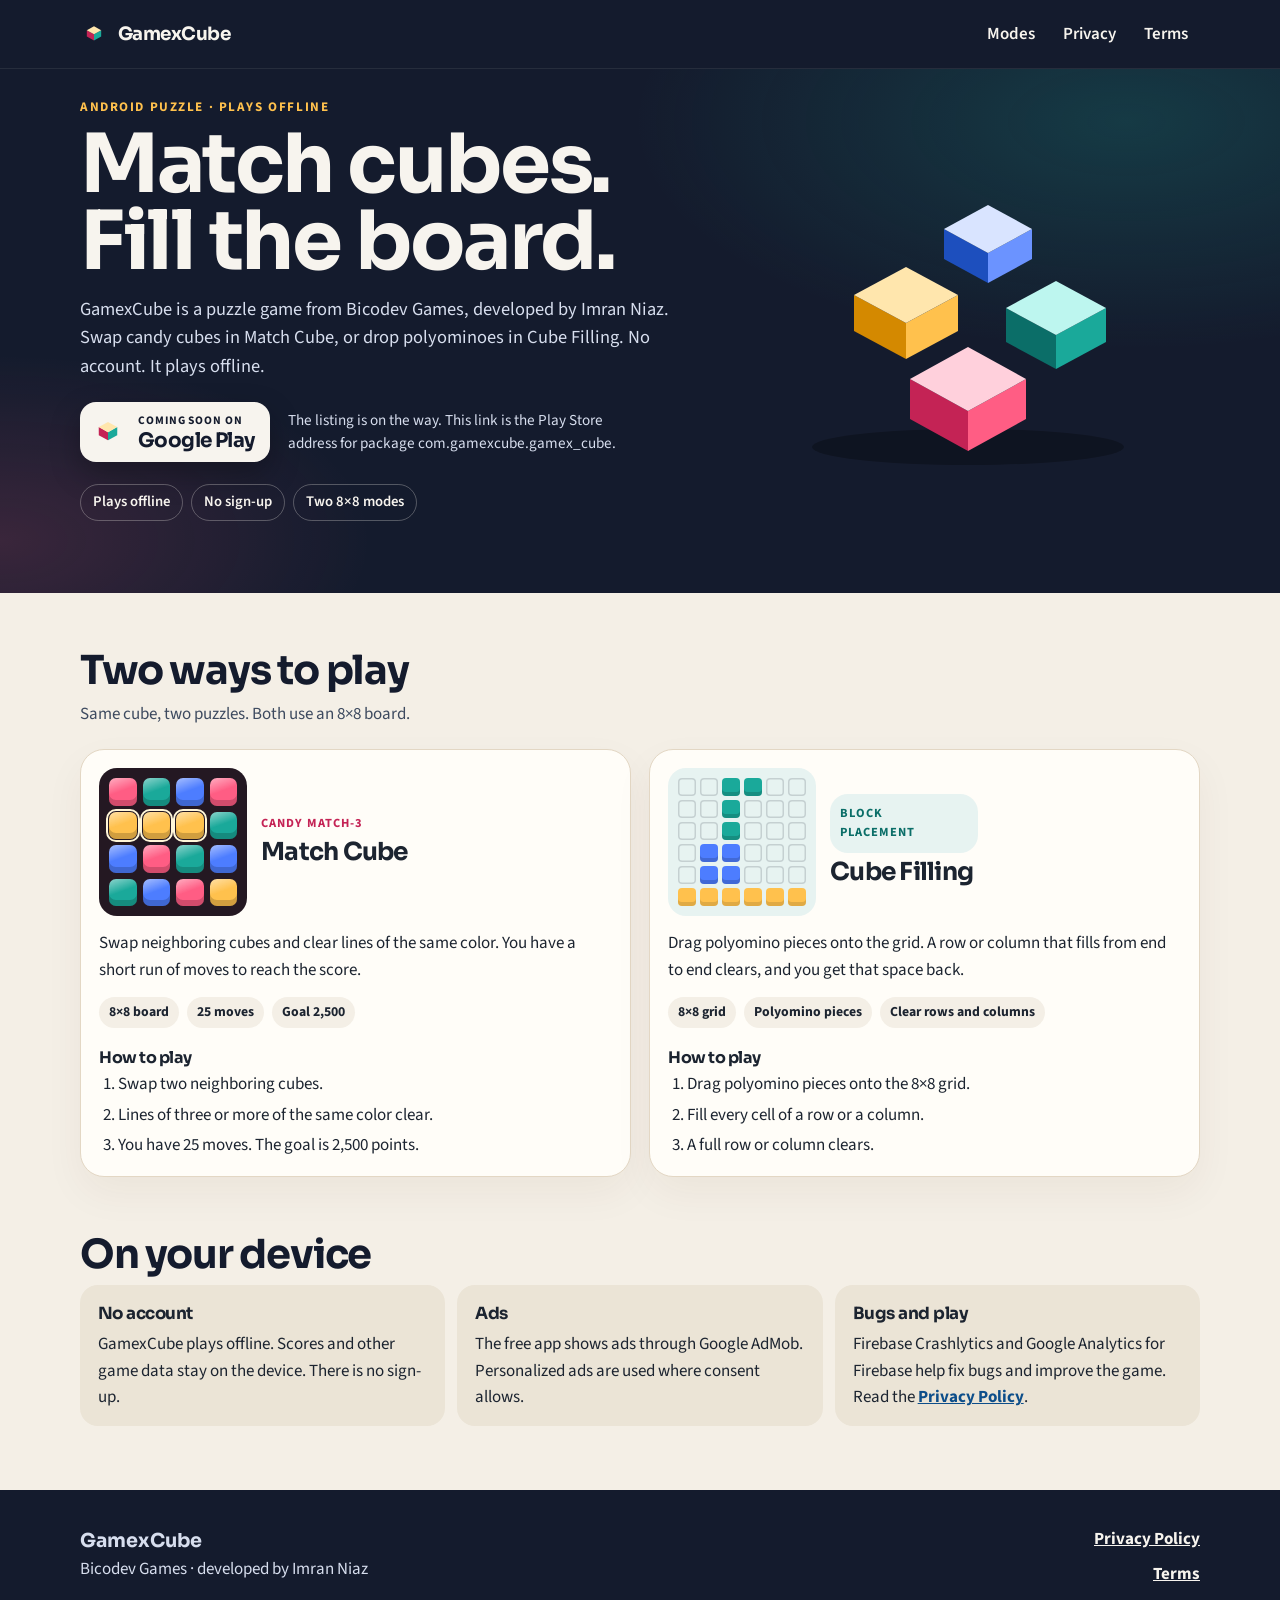
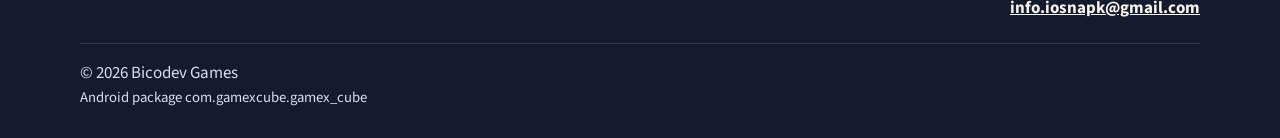
==== index.html @ 7eb8fb79 "Add the GamexCube site for GitHub Pages Publish a static landing page, privacy policy, terms, app-ad" ====
<!DOCTYPE html>
<html lang="en">
<head>
  <meta charset="utf-8">
  <meta name="viewport" content="width=device-width, initial-scale=1">
  <title>GamexCube by Bicodev Games</title>
  <meta name="description" content="GamexCube is an offline Android puzzle game by Bicodev Games. Play Match Cube, a candy match-3, or Cube Filling, a polyomino board. Coming soon on Google Play.">
  <meta name="theme-color" content="#141b2d">
  <meta name="color-scheme" content="light">
  <link rel="canonical" href="https://games.bicodev.com/">
  <link rel="icon" href="favicon.svg" type="image/svg+xml">
  <link rel="stylesheet" href="styles.css">
  <meta property="og:title" content="GamexCube by Bicodev Games">
  <meta property="og:description" content="Match cubes. Fill the board. An offline Android puzzle with two modes, coming soon on Google Play.">
  <meta property="og:type" content="website">
  <meta property="og:url" content="https://games.bicodev.com/">
</head>
<body>
  <a class="skip" href="#content">Skip to content</a>
  <header class="site-header">
    <div class="wrap header-bar">
      <a class="brand" href="index.html">
        <svg class="mark" viewBox="0 0 32 32" aria-hidden="true">
          <polygon points="7.8,11.6 16,16.2 16,23.4 7.8,18.8" fill="#c42355"/>
          <polygon points="24.2,11.6 16,16.2 16,23.4 24.2,18.8" fill="#1aa99a"/>
          <polygon points="7.8,11.6 16,7 24.2,11.6 16,16.2" fill="#ffe6ad"/>
        </svg>
        GamexCube
      </a>
      <nav class="nav" aria-label="Primary">
        <a href="index.html#modes">Modes</a>
        <a href="privacy-policy/">Privacy</a>
        <a href="terms.html">Terms</a>
      </nav>
    </div>
  </header>
  <main id="content">
    <section class="hero">
      <div class="wrap hero-grid">
        <div>
          <p class="eyebrow">Android puzzle · plays offline</p>
          <h1>Match cubes. Fill the board.</h1>
          <p class="lead">GamexCube is a puzzle game from Bicodev Games, developed by Imran Niaz. Swap candy cubes in Match Cube, or drop polyominoes in Cube Filling. No account. It plays offline.</p>
          <div class="store-row">
            <a class="store-badge" href="https://play.google.com/store/apps/details?id=com.gamexcube.gamex_cube" target="_blank" rel="noopener noreferrer">
              <svg class="mark" viewBox="0 0 32 32" aria-hidden="true">
                <polygon points="7.8,11.6 16,16.2 16,23.4 7.8,18.8" fill="#c42355"/>
                <polygon points="24.2,11.6 16,16.2 16,23.4 24.2,18.8" fill="#1aa99a"/>
                <polygon points="7.8,11.6 16,7 24.2,11.6 16,16.2" fill="#ffe6ad"/>
              </svg>
              <span>
                <span class="store-kicker">Coming soon on</span>
                <span class="store-title">Google Play</span>
              </span>
            </a>
            <p class="store-note">The listing is on the way. This link is the Play Store address for package com.gamexcube.gamex_cube.</p>
          </div>
          <ul class="facts">
            <li>Plays offline</li>
            <li>No sign-up</li>
            <li>Two 8×8 modes</li>
          </ul>
        </div>
        <svg class="hero-art" viewBox="0 0 460 340" role="img" aria-label="A cluster of rose, amber, teal, and blue cubes">
          <ellipse cx="230" cy="308" rx="156" ry="18" fill="#000" opacity="0.28"/>
          <polygon points="206.0,90.0 250.0,114.0 250.0,144.0 206.0,120.0" fill="#1d4fbe"/>
          <polygon points="294.0,90.0 250.0,114.0 250.0,144.0 294.0,120.0" fill="#6b93ff"/>
          <polygon points="206.0,90.0 250.0,66.0 294.0,90.0 250.0,114.0" fill="#d9e4ff"/>
          <polygon points="116.0,156.0 168.0,184.0 168.0,220.0 116.0,192.0" fill="#d48900"/>
          <polygon points="220.0,156.0 168.0,184.0 168.0,220.0 220.0,192.0" fill="#ffc14d"/>
          <polygon points="116.0,156.0 168.0,128.0 220.0,156.0 168.0,184.0" fill="#ffe6ad"/>
          <polygon points="268.0,169.0 318.0,196.0 318.0,230.0 268.0,203.0" fill="#0b6e68"/>
          <polygon points="368.0,169.0 318.0,196.0 318.0,230.0 368.0,203.0" fill="#1aa99a"/>
          <polygon points="268.0,169.0 318.0,142.0 368.0,169.0 318.0,196.0" fill="#bdf6ef"/>
          <polygon points="172.0,240.0 230.0,272.0 230.0,312.0 172.0,280.0" fill="#c42355"/>
          <polygon points="288.0,240.0 230.0,272.0 230.0,312.0 288.0,280.0" fill="#ff5d84"/>
          <polygon points="172.0,240.0 230.0,208.0 288.0,240.0 230.0,272.0" fill="#ffd0dc"/>
        </svg>
      </div>
    </section>
    <section class="panel" id="modes" aria-labelledby="modes-title">
      <div class="wrap">
        <h2 id="modes-title">Two ways to play</h2>
        <p class="section-lead">Same cube, two puzzles. Both use an 8×8 board.</p>
        <div class="modes">
          <article class="mode">
            <div class="mode-top">
              <div class="candy" aria-hidden="true">
                <span class="rose"></span><span class="teal"></span><span class="blue"></span><span class="rose"></span>
                <span class="amber pop"></span><span class="amber pop"></span><span class="amber pop"></span><span class="teal"></span>
                <span class="blue"></span><span class="rose"></span><span class="teal"></span><span class="blue"></span>
                <span class="teal"></span><span class="blue"></span><span class="rose"></span><span class="amber"></span>
              </div>
              <div>
                <p class="mode-kicker match">Candy match-3</p>
                <h3>Match Cube</h3>
              </div>
            </div>
            <p>Swap neighboring cubes and clear lines of the same color. You have a short run of moves to reach the score.</p>
            <ul class="specs">
              <li>8×8 board</li>
              <li>25 moves</li>
              <li>Goal 2,500</li>
            </ul>
            <div>
              <h4>How to play</h4>
              <ol class="steps">
                <li>Swap two neighboring cubes.</li>
                <li>Lines of three or more of the same color clear.</li>
                <li>You have 25 moves. The goal is 2,500 points.</li>
              </ol>
            </div>
          </article>
          <article class="mode">
            <div class="mode-top">
              <div class="fill" aria-hidden="true">
                <span></span><span></span><span class="l"></span><span class="l"></span><span></span><span></span>
                <span></span><span></span><span class="l"></span><span></span><span></span><span></span>
                <span></span><span></span><span class="l"></span><span></span><span></span><span></span>
                <span></span><span class="sq"></span><span class="sq"></span><span></span><span></span><span></span>
                <span></span><span class="sq"></span><span class="sq"></span><span></span><span></span><span></span>
                <span class="clear"></span><span class="clear"></span><span class="clear"></span><span class="clear"></span><span class="clear"></span><span class="clear"></span>
              </div>
              <div>
                <p class="mode-kicker fill">Block placement</p>
                <h3>Cube Filling</h3>
              </div>
            </div>
            <p>Drag polyomino pieces onto the grid. A row or column that fills from end to end clears, and you get that space back.</p>
            <ul class="specs">
              <li>8×8 grid</li>
              <li>Polyomino pieces</li>
              <li>Clear rows and columns</li>
            </ul>
            <div>
              <h4>How to play</h4>
              <ol class="steps">
                <li>Drag polyomino pieces onto the 8×8 grid.</li>
                <li>Fill every cell of a row or a column.</li>
                <li>A full row or column clears.</li>
              </ol>
            </div>
          </article>
        </div>
      </div>
    </section>
    <section class="band" aria-labelledby="device-title">
      <div class="wrap">
        <h2 id="device-title">On your device</h2>
        <div class="know">
          <article>
            <h3>No account</h3>
            <p>GamexCube plays offline. Scores and other game data stay on the device. There is no sign-up.</p>
          </article>
          <article>
            <h3>Ads</h3>
            <p>The free app shows ads through Google AdMob. Personalized ads are used where consent allows.</p>
          </article>
          <article>
            <h3>Bugs and play</h3>
            <p>Firebase Crashlytics and Google Analytics for Firebase help fix bugs and improve the game. Read the <a href="privacy-policy/">Privacy Policy</a>.</p>
          </article>
        </div>
      </div>
    </section>
  </main>
  <footer class="site-footer">
    <div class="wrap">
      <div class="footer-grid">
        <div>
          <p class="footer-brand">GamexCube</p>
          <p>Bicodev Games · developed by Imran Niaz</p>
        </div>
        <nav class="footer-links" aria-label="Footer">
          <a href="privacy-policy/">Privacy Policy</a>
          <a href="terms.html">Terms</a>
          <a href="mailto:info.iosnapk@gmail.com">info.iosnapk@gmail.com</a>
        </nav>
      </div>
      <div class="legal-line">
        <p>© 2026 Bicodev Games</p>
      </div>
      <p class="fine">Android package com.gamexcube.gamex_cube</p>
    </div>
  </footer>
</body>
</html>
---- styles.css ----
@font-face {
  font-family: "Sora";
  font-style: normal;
  font-weight: 500 700;
  font-display: swap;
  src: url("fonts/sora-latin.woff2") format("woff2");
  unicode-range: U+0000-00FF, U+0131, U+0152-0153, U+02BB-02BC, U+02C6, U+02DA, U+02DC, U+0304, U+0308, U+0329, U+2000-206F, U+20AC, U+2122, U+2191, U+2193, U+2212, U+2215, U+FEFF, U+FFFD;
}

@font-face {
  font-family: "Source Sans 3";
  font-style: normal;
  font-weight: 400 700;
  font-display: swap;
  src: url("fonts/source-sans-3-latin.woff2") format("woff2");
  unicode-range: U+0000-00FF, U+0131, U+0152-0153, U+02BB-02BC, U+02C6, U+02DA, U+02DC, U+0304, U+0308, U+0329, U+2000-206F, U+20AC, U+2122, U+2191, U+2193, U+2212, U+2215, U+FEFF, U+FFFD;
}

:root {
  --ink: #141b2d;
  --paper: #f4efe6;
  --card: #fffdf8;
  --line: #e3d7c4;
  --text: #1c2430;
  --muted: #3d4a5f;
  --cream: #f7f4ee;
  --soft: #d7deee;
  --rose: #c42355;
  --rose-face: #ff5d84;
  --amber: #f0a202;
  --amber-face: #ffc14d;
  --teal: #0b6e68;
  --teal-face: #1aa99a;
  --blue: #1d4fbe;
  --blue-face: #4d7dff;
  --link: #0d4e8a;
  --max: 1120px;
}

*,
*::before,
*::after {
  box-sizing: border-box;
}

html {
  scroll-behavior: smooth;
}

body {
  margin: 0;
  min-height: 100vh;
  display: flex;
  flex-direction: column;
  background: var(--paper);
  color: var(--text);
  font-family: "Source Sans 3", "Segoe UI", sans-serif;
  font-size: 1.0625rem;
  line-height: 1.55;
  font-synthesis: none;
}

main {
  flex: 1 0 auto;
}

h1,
h2,
h3,
h4,
.brand,
.store-title {
  font-family: "Sora", "Avenir Next", "Segoe UI", sans-serif;
  font-weight: 700;
  letter-spacing: -0.03em;
}

img,
svg {
  display: block;
  max-width: 100%;
}

a {
  color: inherit;
}

:focus-visible {
  outline: 3px solid var(--amber-face);
  outline-offset: 3px;
}

.sheet :focus-visible,
.prose :focus-visible {
  outline-color: var(--link);
}

.skip {
  position: absolute;
  left: 12px;
  top: -48px;
  z-index: 20;
  background: var(--cream);
  color: var(--ink);
  padding: 8px 12px;
  border-radius: 8px;
  font-weight: 700;
}

.skip:focus {
  top: 12px;
}

.wrap {
  width: min(var(--max), calc(100% - 32px));
  margin-inline: auto;
}

.site-header,
.hero,
.site-footer {
  background: var(--ink);
  color: var(--cream);
}

.site-header {
  position: sticky;
  top: 0;
  z-index: 10;
  border-bottom: 1px solid rgba(247, 244, 238, 0.08);
}

.header-bar {
  display: flex;
  flex-wrap: wrap;
  align-items: center;
  justify-content: space-between;
  gap: 8px 18px;
  min-height: 68px;
  padding-block: 8px;
}

.brand {
  display: inline-flex;
  align-items: center;
  gap: 10px;
  min-height: 44px;
  text-decoration: none;
  font-size: 1.15rem;
}

.mark {
  width: 28px;
  height: 28px;
  flex: none;
}

.nav {
  display: flex;
  flex-wrap: wrap;
  gap: 4px;
}

.nav a {
  display: inline-flex;
  align-items: center;
  min-height: 44px;
  padding: 8px 12px;
  border-radius: 999px;
  text-decoration: none;
  font-weight: 600;
}

.nav a:hover,
.nav a[aria-current="page"] {
  background: rgba(247, 244, 238, 0.1);
}

.hero {
  position: relative;
  overflow: hidden;
  background:
    radial-gradient(820px 380px at 88% 10%, rgba(26, 169, 154, 0.22), transparent 60%),
    radial-gradient(640px 320px at 0% 90%, rgba(255, 93, 132, 0.16), transparent 58%),
    var(--ink);
  padding: 18px 0 56px;
}

.hero-grid {
  display: grid;
  gap: 28px;
  align-items: center;
}

.eyebrow {
  margin: 0 0 10px;
  color: var(--rose);
  font-size: 0.82rem;
  font-weight: 700;
  letter-spacing: 0.12em;
  text-transform: uppercase;
}

.hero .eyebrow {
  color: var(--amber-face);
}

.hero h1 {
  margin: 0 0 14px;
  max-width: 12ch;
  font-size: clamp(2.7rem, 8vw, 5.1rem);
  line-height: 0.94;
  color: var(--cream);
}

.lead {
  max-width: 40rem;
  margin: 0 0 22px;
  color: var(--soft);
  font-size: 1.15rem;
}

.store-row {
  display: flex;
  flex-wrap: wrap;
  align-items: center;
  gap: 14px 18px;
}

.store-badge {
  display: inline-flex;
  align-items: center;
  gap: 12px;
  min-height: 60px;
  padding: 8px 16px 8px 10px;
  border-radius: 16px;
  background: var(--cream);
  color: var(--ink);
  text-decoration: none;
  box-shadow: 0 12px 30px rgba(0, 0, 0, 0.28);
}

.store-badge:hover {
  transform: translateY(-2px);
}

.store-badge .mark {
  width: 36px;
  height: 36px;
}

.store-kicker,
.store-title {
  display: block;
}

.store-kicker {
  font-size: 0.72rem;
  font-weight: 700;
  letter-spacing: 0.08em;
  text-transform: uppercase;
}

.store-title {
  font-size: 1.25rem;
  line-height: 1.1;
}

.store-note {
  margin: 0;
  max-width: 22rem;
  color: var(--soft);
  font-size: 0.95rem;
  overflow-wrap: anywhere;
}

.facts {
  display: flex;
  flex-wrap: wrap;
  gap: 8px;
  margin: 22px 0 0;
  padding: 0;
  list-style: none;
}

.facts li {
  padding: 6px 12px;
  border: 1px solid rgba(247, 244, 238, 0.28);
  border-radius: 999px;
  color: var(--cream);
  font-size: 0.92rem;
  font-weight: 600;
}

.hero-art {
  width: min(100%, 460px);
  margin-inline: auto;
}

.panel {
  padding: 56px 0;
}

.panel h2,
.band h2,
.missing h1,
.prose h1 {
  margin: 0 0 8px;
  font-size: clamp(1.8rem, 4vw, 2.5rem);
  line-height: 1.1;
  color: var(--ink);
}

.section-lead {
  margin: 0 0 22px;
  max-width: 42rem;
  color: var(--muted);
}

.modes {
  display: grid;
  gap: 18px;
}

.mode {
  display: flex;
  flex-direction: column;
  gap: 14px;
  padding: 18px;
  background: var(--card);
  border: 1px solid var(--line);
  border-radius: 24px;
  box-shadow: 0 16px 40px rgba(70, 48, 12, 0.05);
}

.mode-top {
  display: grid;
  gap: 14px;
  align-items: center;
}

.mode h3 {
  margin: 0;
  font-size: 1.55rem;
}

.mode-kicker {
  margin: 0 0 4px;
  font-size: 0.78rem;
  font-weight: 700;
  letter-spacing: 0.08em;
  text-transform: uppercase;
}

.mode-kicker.match {
  color: var(--rose);
}

.mode-kicker.fill {
  color: var(--teal);
}

.mode p {
  margin: 0;
}

.specs {
  display: flex;
  flex-wrap: wrap;
  gap: 8px;
  margin: 0;
  padding: 0;
  list-style: none;
}

.specs li {
  padding: 5px 10px;
  border-radius: 999px;
  background: var(--paper);
  font-size: 0.86rem;
  font-weight: 700;
}

.mode h4 {
  margin: 4px 0 0;
  font-size: 1rem;
}

.steps {
  margin: 0;
  padding-left: 1.2rem;
}

.steps li + li {
  margin-top: 4px;
}

.candy,
.fill {
  width: 148px;
}

.candy {
  display: grid;
  grid-template-columns: repeat(4, 1fr);
  gap: 6px;
  padding: 10px;
  border-radius: 18px;
  background: #241822;
}

.candy span {
  aspect-ratio: 1;
  border-radius: 7px;
  background:
    linear-gradient(160deg, rgba(255, 255, 255, 0.5), transparent 46%),
    var(--cube);
  box-shadow: inset 0 -6px 0 rgba(0, 0, 0, 0.18);
}

.candy .rose { --cube: var(--rose-face); }
.candy .amber { --cube: var(--amber-face); }
.candy .teal { --cube: var(--teal-face); }
.candy .blue { --cube: var(--blue-face); }

.candy .pop {
  outline: 2px solid #fff6d8;
  outline-offset: 1px;
}

.fill {
  display: grid;
  grid-template-columns: repeat(6, 1fr);
  gap: 4px;
  padding: 10px;
  border-radius: 18px;
  background: #e7f3f1;
}

.fill span {
  aspect-ratio: 1;
  border-radius: 4px;
  box-shadow: inset 0 0 0 1.5px rgba(20, 27, 45, 0.16);
}

.fill .l {
  background: var(--teal-face);
  box-shadow: inset 0 -4px 0 rgba(0, 0, 0, 0.16);
}

.fill .sq {
  background: var(--blue-face);
  box-shadow: inset 0 -4px 0 rgba(0, 0, 0, 0.16);
}

.fill .clear {
  background: var(--amber-face);
  box-shadow: inset 0 -4px 0 rgba(0, 0, 0, 0.12);
}

.band {
  padding: 0 0 64px;
}

.know {
  display: grid;
  gap: 12px;
}

.know article {
  padding: 16px 18px;
  border-radius: 18px;
  background: #ebe4d6;
}

.know h3 {
  margin: 0 0 4px;
  font-size: 1.05rem;
}

.know p {
  margin: 0;
}

.know a {
  color: var(--link);
  font-weight: 700;
}

.sheet {
  padding: 36px 0 72px;
}

.prose {
  width: min(72ch, 100%);
}

.prose h1 {
  max-width: 16ch;
}

.effective {
  margin: 0 0 18px;
  color: var(--muted);
}

.prose h2 {
  margin: 2rem 0 0.5rem;
  font-size: 1.35rem;
  line-height: 1.2;
}

.prose p,
.prose li {
  font-size: 1.05rem;
  line-height: 1.65;
}

.prose ul,
.prose ol {
  padding-left: 1.25rem;
}

.prose li + li {
  margin-top: 0.35rem;
}

.prose a {
  color: var(--link);
  overflow-wrap: anywhere;
}

.toc {
  margin: 18px 0 8px;
  padding: 14px 16px;
  border: 1px solid var(--line);
  border-radius: 16px;
  background: var(--card);
}

.toc ol {
  margin: 0;
  padding-left: 1.2rem;
}

.toc a {
  font-weight: 600;
}

.missing {
  width: min(36rem, 100%);
  margin-inline: auto;
  padding-top: 56px;
  text-align: center;
}

.button {
  display: inline-flex;
  align-items: center;
  min-height: 48px;
  margin-top: 8px;
  padding: 10px 16px;
  border-radius: 999px;
  background: var(--ink);
  color: var(--cream);
  font-weight: 700;
  text-decoration: none;
}

.site-footer {
  padding: 36px 0 28px;
}

.footer-grid {
  display: grid;
  gap: 18px;
}

.footer-brand {
  margin: 0 0 4px;
  font-family: "Sora", sans-serif;
  font-size: 1.2rem;
  font-weight: 700;
}

.site-footer p {
  margin: 0;
  color: var(--soft);
}

.footer-links {
  display: flex;
  flex-direction: column;
  align-items: flex-start;
  gap: 8px;
}

.footer-links a {
  color: var(--cream);
  font-weight: 700;
}

.legal-line {
  display: flex;
  flex-wrap: wrap;
  gap: 8px 18px;
  margin-top: 22px;
  padding-top: 16px;
  border-top: 1px solid rgba(247, 244, 238, 0.14);
}

.fine {
  margin-top: 10px;
  color: #b7c2da;
  font-size: 0.92rem;
  overflow-wrap: anywhere;
}

@media (min-width: 420px) {
  .mode-top {
    grid-template-columns: 148px 1fr;
  }
}

@media (min-width: 760px) {
  .know {
    grid-template-columns: repeat(3, 1fr);
  }

  .footer-grid {
    grid-template-columns: 1.4fr 1fr;
    align-items: start;
  }

  .footer-links {
    justify-self: end;
    align-items: flex-end;
    text-align: right;
  }
}

@media (min-width: 880px) {
  .hero {
    padding: 28px 0 72px;
  }

  .hero-grid {
    grid-template-columns: 1.15fr 0.85fr;
  }

  .modes {
    grid-template-columns: 1fr 1fr;
    align-items: stretch;
  }
}

@media (prefers-reduced-motion: reduce) {
  html {
    scroll-behavior: auto;
  }

  .store-badge,
  .store-badge:hover {
    transform: none;
    transition: none;
  }
}

@media print {
  body {
    background: white;
    color: black;
  }

  .site-header,
  .hero,
  .site-footer {
    background: white;
    color: black;
  }

  .skip,
  .hero-art,
  .candy,
  .fill {
    display: none;
  }

  .store-badge {
    box-shadow: none;
    border: 1px solid black;
  }

  a {
    color: black;
  }
}
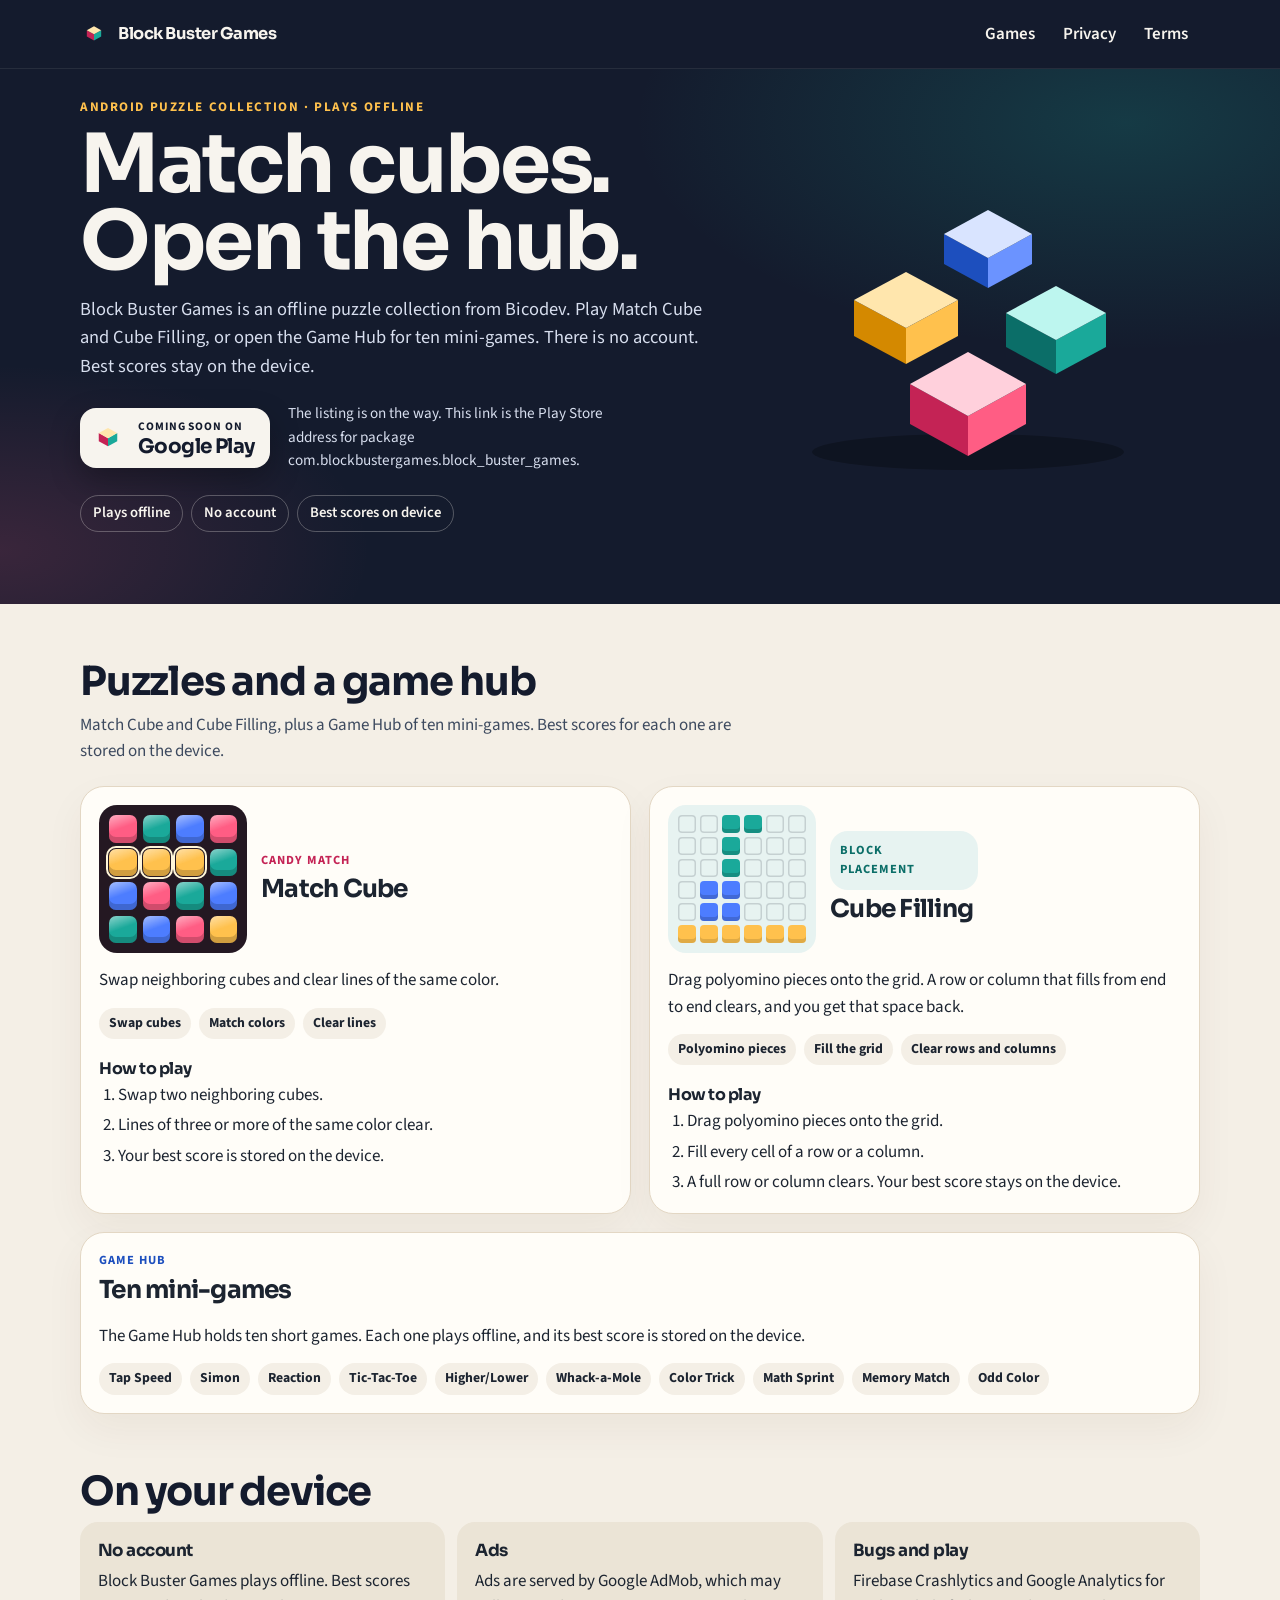
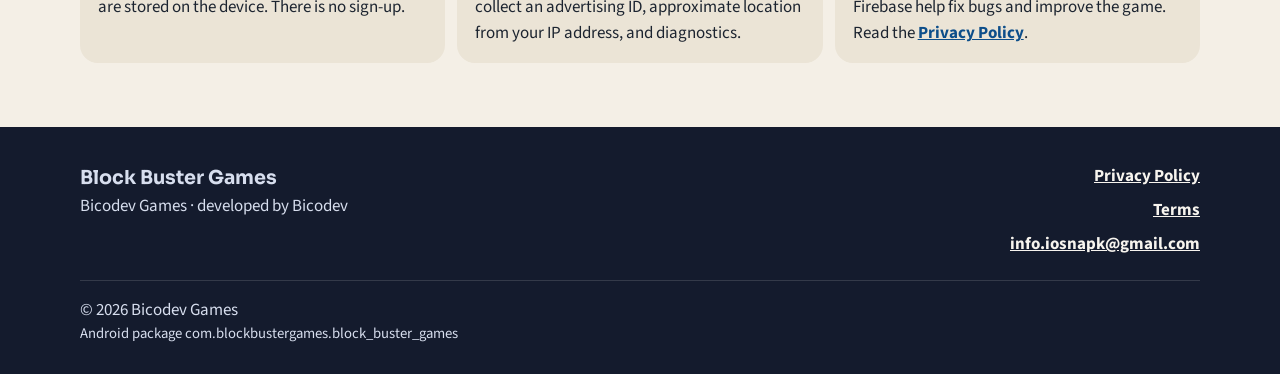
==== commit 7ec9eb2f: "Rename the site to Block Buster Games. Describe the offline puzzle collection, local best scores, an" ====
--- a/index.html
+++ b/index.html
@@ -3,15 +3,15 @@
 <head>
   <meta charset="utf-8">
   <meta name="viewport" content="width=device-width, initial-scale=1">
-  <title>GamexCube by Bicodev Games</title>
-  <meta name="description" content="GamexCube is an offline Android puzzle game by Bicodev Games. Play Match Cube, a candy match-3, or Cube Filling, a polyomino board. Coming soon on Google Play.">
+  <title>Block Buster Games by Bicodev</title>
+  <meta name="description" content="Block Buster Games is an offline Android puzzle collection by Bicodev. Play Match Cube, Cube Filling, and a Game Hub of ten mini-games. No account. Best scores stay on the device. Ads by Google AdMob.">
   <meta name="theme-color" content="#141b2d">
   <meta name="color-scheme" content="light">
   <link rel="canonical" href="https://games.bicodev.com/">
   <link rel="icon" href="favicon.svg" type="image/svg+xml">
   <link rel="stylesheet" href="styles.css">
-  <meta property="og:title" content="GamexCube by Bicodev Games">
-  <meta property="og:description" content="Match cubes. Fill the board. An offline Android puzzle with two modes, coming soon on Google Play.">
+  <meta property="og:title" content="Block Buster Games by Bicodev">
+  <meta property="og:description" content="An offline Android puzzle collection: Match Cube, Cube Filling, and a Game Hub of ten mini-games. No account. Best scores stay on the device.">
   <meta property="og:type" content="website">
   <meta property="og:url" content="https://games.bicodev.com/">
 </head>
@@ -25,10 +25,10 @@
           <polygon points="24.2,11.6 16,16.2 16,23.4 24.2,18.8" fill="#1aa99a"/>
           <polygon points="7.8,11.6 16,7 24.2,11.6 16,16.2" fill="#ffe6ad"/>
         </svg>
-        GamexCube
+        Block Buster Games
       </a>
       <nav class="nav" aria-label="Primary">
-        <a href="index.html#modes">Modes</a>
+        <a href="index.html#games">Games</a>
         <a href="privacy-policy/">Privacy</a>
         <a href="terms.html">Terms</a>
       </nav>
@@ -38,11 +38,11 @@
     <section class="hero">
       <div class="wrap hero-grid">
         <div>
-          <p class="eyebrow">Android puzzle · plays offline</p>
-          <h1>Match cubes. Fill the board.</h1>
-          <p class="lead">GamexCube is a puzzle game from Bicodev Games, developed by Imran Niaz. Swap candy cubes in Match Cube, or drop polyominoes in Cube Filling. No account. It plays offline.</p>
+          <p class="eyebrow">Android puzzle collection · plays offline</p>
+          <h1>Match cubes. Open the hub.</h1>
+          <p class="lead">Block Buster Games is an offline puzzle collection from Bicodev. Play Match Cube and Cube Filling, or open the Game Hub for ten mini-games. There is no account. Best scores stay on the device.</p>
           <div class="store-row">
-            <a class="store-badge" href="https://play.google.com/store/apps/details?id=com.gamexcube.gamex_cube" target="_blank" rel="noopener noreferrer">
+            <a class="store-badge" href="https://play.google.com/store/apps/details?id=com.blockbustergames.block_buster_games" target="_blank" rel="noopener noreferrer">
               <svg class="mark" viewBox="0 0 32 32" aria-hidden="true">
                 <polygon points="7.8,11.6 16,16.2 16,23.4 7.8,18.8" fill="#c42355"/>
                 <polygon points="24.2,11.6 16,16.2 16,23.4 24.2,18.8" fill="#1aa99a"/>
@@ -53,12 +53,12 @@
                 <span class="store-title">Google Play</span>
               </span>
             </a>
-            <p class="store-note">The listing is on the way. This link is the Play Store address for package com.gamexcube.gamex_cube.</p>
+            <p class="store-note">The listing is on the way. This link is the Play Store address for package com.blockbustergames.block_buster_games.</p>
           </div>
           <ul class="facts">
             <li>Plays offline</li>
-            <li>No sign-up</li>
-            <li>Two 8×8 modes</li>
+            <li>No account</li>
+            <li>Best scores on device</li>
           </ul>
         </div>
         <svg class="hero-art" viewBox="0 0 460 340" role="img" aria-label="A cluster of rose, amber, teal, and blue cubes">
@@ -78,10 +78,10 @@
         </svg>
       </div>
     </section>
-    <section class="panel" id="modes" aria-labelledby="modes-title">
+    <section class="panel" id="games" aria-labelledby="games-title">
       <div class="wrap">
-        <h2 id="modes-title">Two ways to play</h2>
-        <p class="section-lead">Same cube, two puzzles. Both use an 8×8 board.</p>
+        <h2 id="games-title">Puzzles and a game hub</h2>
+        <p class="section-lead">Match Cube and Cube Filling, plus a Game Hub of ten mini-games. Best scores for each one are stored on the device.</p>
         <div class="modes">
           <article class="mode">
             <div class="mode-top">
@@ -92,22 +92,22 @@
                 <span class="teal"></span><span class="blue"></span><span class="rose"></span><span class="amber"></span>
               </div>
               <div>
-                <p class="mode-kicker match">Candy match-3</p>
+                <p class="mode-kicker match">Candy match</p>
                 <h3>Match Cube</h3>
               </div>
             </div>
-            <p>Swap neighboring cubes and clear lines of the same color. You have a short run of moves to reach the score.</p>
+            <p>Swap neighboring cubes and clear lines of the same color.</p>
             <ul class="specs">
-              <li>8×8 board</li>
-              <li>25 moves</li>
-              <li>Goal 2,500</li>
+              <li>Swap cubes</li>
+              <li>Match colors</li>
+              <li>Clear lines</li>
             </ul>
             <div>
               <h4>How to play</h4>
               <ol class="steps">
                 <li>Swap two neighboring cubes.</li>
                 <li>Lines of three or more of the same color clear.</li>
-                <li>You have 25 moves. The goal is 2,500 points.</li>
+                <li>Your best score is stored on the device.</li>
               </ol>
             </div>
           </article>
@@ -128,18 +128,37 @@
             </div>
             <p>Drag polyomino pieces onto the grid. A row or column that fills from end to end clears, and you get that space back.</p>
             <ul class="specs">
-              <li>8×8 grid</li>
               <li>Polyomino pieces</li>
+              <li>Fill the grid</li>
               <li>Clear rows and columns</li>
             </ul>
             <div>
               <h4>How to play</h4>
               <ol class="steps">
-                <li>Drag polyomino pieces onto the 8×8 grid.</li>
+                <li>Drag polyomino pieces onto the grid.</li>
                 <li>Fill every cell of a row or a column.</li>
-                <li>A full row or column clears.</li>
+                <li>A full row or column clears. Your best score stays on the device.</li>
               </ol>
             </div>
+          </article>
+          <article class="mode hub">
+            <div>
+              <p class="mode-kicker hub">Game Hub</p>
+              <h3>Ten mini-games</h3>
+            </div>
+            <p>The Game Hub holds ten short games. Each one plays offline, and its best score is stored on the device.</p>
+            <ul class="specs">
+              <li>Tap Speed</li>
+              <li>Simon</li>
+              <li>Reaction</li>
+              <li>Tic-Tac-Toe</li>
+              <li>Higher/Lower</li>
+              <li>Whack-a-Mole</li>
+              <li>Color Trick</li>
+              <li>Math Sprint</li>
+              <li>Memory Match</li>
+              <li>Odd Color</li>
+            </ul>
           </article>
         </div>
       </div>
@@ -150,11 +169,11 @@
         <div class="know">
           <article>
             <h3>No account</h3>
-            <p>GamexCube plays offline. Scores and other game data stay on the device. There is no sign-up.</p>
+            <p>Block Buster Games plays offline. Best scores are stored on the device. There is no sign-up.</p>
           </article>
           <article>
             <h3>Ads</h3>
-            <p>The free app shows ads through Google AdMob. Personalized ads are used where consent allows.</p>
+            <p>Ads are served by Google AdMob, which may collect an advertising ID, approximate location from your IP address, and diagnostics.</p>
           </article>
           <article>
             <h3>Bugs and play</h3>
@@ -168,8 +187,8 @@
     <div class="wrap">
       <div class="footer-grid">
         <div>
-          <p class="footer-brand">GamexCube</p>
-          <p>Bicodev Games · developed by Imran Niaz</p>
+          <p class="footer-brand">Block Buster Games</p>
+          <p>Bicodev Games · developed by Bicodev</p>
         </div>
         <nav class="footer-links" aria-label="Footer">
           <a href="privacy-policy/">Privacy Policy</a>
@@ -180,7 +199,7 @@
       <div class="legal-line">
         <p>© 2026 Bicodev Games</p>
       </div>
-      <p class="fine">Android package com.gamexcube.gamex_cube</p>
+      <p class="fine">Android package com.blockbustergames.block_buster_games</p>
     </div>
   </footer>
 </body>
--- a/styles.css
+++ b/styles.css
@@ -146,7 +146,7 @@
   gap: 10px;
   min-height: 44px;
   text-decoration: none;
-  font-size: 1.15rem;
+  font-size: 1.02rem;
 }
 
 .mark {
@@ -360,6 +360,14 @@
   color: var(--teal);
 }
 
+.mode-kicker.hub {
+  color: var(--blue);
+}
+
+.hub {
+  grid-column: 1 / -1;
+}
+
 .mode p {
   margin: 0;
 }
